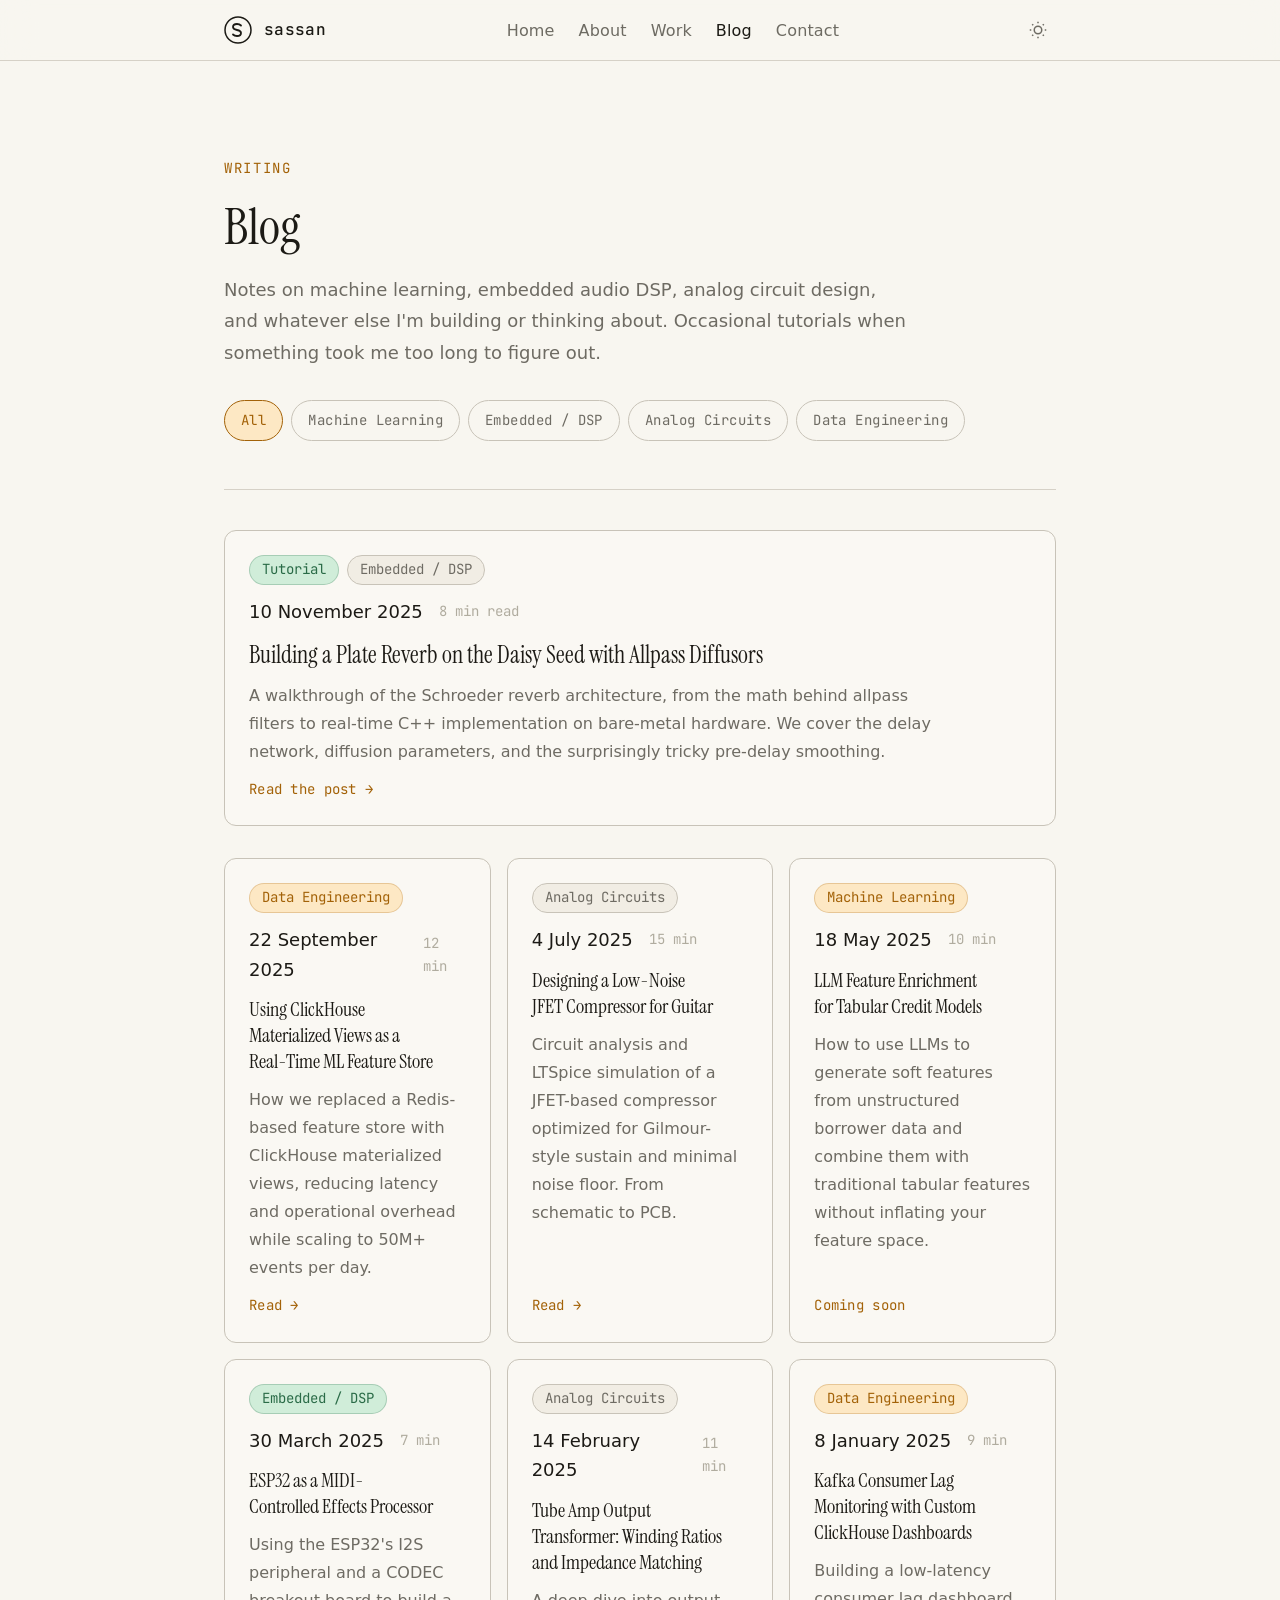
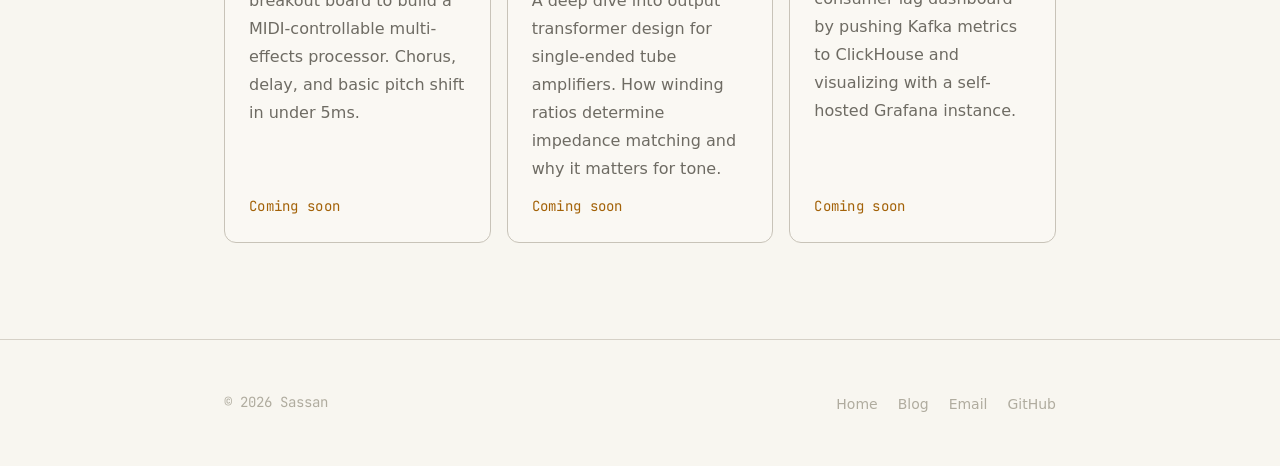
==== blog/index.html @ 15b0aefb "Initial personal website — home, blog index, sample post" ====
<!DOCTYPE html>
<html lang="en" data-theme="dark">
<head>
  <meta charset="UTF-8" />
  <meta name="viewport" content="width=device-width, initial-scale=1.0" />
  <title>Blog — Sassan</title>
  <meta name="description" content="Writing on machine learning, embedded DSP, analog circuit design, and signal processing." />

  <link rel="preconnect" href="https://fonts.googleapis.com" />
  <link rel="preconnect" href="https://fonts.gstatic.com" crossorigin />
  <link href="https://fonts.googleapis.com/css2?family=Instrument+Serif:ital@0;1&family=JetBrains+Mono:wght@300;400;500&display=swap" rel="stylesheet" />
  <link href="https://api.fontshare.com/v2/css?f[]=geist@300,400,500,600&display=swap" rel="stylesheet" />

  <link rel="icon" href="data:image/svg+xml,<svg xmlns='http://www.w3.org/2000/svg' viewBox='0 0 32 32'><rect width='32' height='32' rx='6' fill='%23d4870a'/><text x='6' y='23' font-family='monospace' font-size='18' font-weight='bold' fill='%230e0d0b'>S</text></svg>" />

  <link rel="stylesheet" href="../css/tokens.css" />
  <link rel="stylesheet" href="../css/base.css" />
  <link rel="stylesheet" href="blog.css" />

  <script>
    (function(){
      var prefersDark = window.matchMedia('(prefers-color-scheme: dark)').matches;
      document.documentElement.setAttribute('data-theme', prefersDark ? 'dark' : 'light');
    })();
  </script>
</head>
<body>

  <header class="site-header" id="site-header">
    <div class="container">
      <nav class="nav-inner" aria-label="Main navigation">
        <a href="../" class="nav-logo">
          <svg width="28" height="28" viewBox="0 0 28 28" fill="none" aria-hidden="true">
            <circle cx="14" cy="14" r="13" stroke="currentColor" stroke-width="1.5"/>
            <path d="M9 18.5 C9 18.5 10.5 20 13 20 C15.5 20 17 18.5 17 17 C17 15.5 15.5 14.5 13 14 C10.5 13.5 9 12.5 9 11 C9 9.5 10.5 8 13 8 C15.5 8 17 9.5 17 9.5" stroke="currentColor" stroke-width="1.8" stroke-linecap="round"/>
          </svg>
          <span>sassan</span>
        </a>
        <ul class="nav-links" id="nav-links" role="list">
          <li><a href="../">Home</a></li>
          <li><a href="../#about">About</a></li>
          <li><a href="../#work">Work</a></li>
          <li><a href="./" aria-current="page">Blog</a></li>
          <li><a href="../#contact">Contact</a></li>
        </ul>
        <div class="nav-actions">
          <button class="theme-toggle" data-theme-toggle aria-label="Switch to light mode">
            <svg width="18" height="18" viewBox="0 0 24 24" fill="none" stroke="currentColor" stroke-width="2">
              <path d="M21 12.79A9 9 0 1 1 11.21 3 7 7 0 0 0 21 12.79z"/>
            </svg>
          </button>
          <button class="nav-mobile-toggle" id="nav-mobile-toggle" aria-label="Open menu" aria-expanded="false" aria-controls="nav-links">
            <svg width="20" height="20" viewBox="0 0 24 24" fill="none" stroke="currentColor" stroke-width="2">
              <line x1="3" y1="6" x2="21" y2="6"/><line x1="3" y1="12" x2="21" y2="12"/><line x1="3" y1="18" x2="21" y2="18"/>
            </svg>
          </button>
        </div>
      </nav>
    </div>
  </header>

  <main>
    <div class="container">

      <!-- Blog Header -->
      <div class="blog-header">
        <p class="section-label">Writing</p>
        <h1 class="blog-main-title">Blog</h1>
        <p class="blog-main-sub">
          Notes on machine learning, embedded audio DSP, analog circuit design, and whatever else
          I'm building or thinking about. Occasional tutorials when something took me too long to figure out.
        </p>

        <!-- Category filter -->
        <div class="blog-filters" role="group" aria-label="Filter posts by category">
          <button class="filter-btn filter-btn--active" data-filter="all">All</button>
          <button class="filter-btn" data-filter="ml">Machine Learning</button>
          <button class="filter-btn" data-filter="dsp">Embedded / DSP</button>
          <button class="filter-btn" data-filter="analog">Analog Circuits</button>
          <button class="filter-btn" data-filter="data">Data Engineering</button>
        </div>
      </div>

      <!-- Featured Post -->
      <article class="post-card post-card--featured" data-category="dsp">
        <div class="post-card-label">
          <span class="tag tag--green">Tutorial</span>
          <span class="tag">Embedded / DSP</span>
        </div>
        <div class="post-card-content">
          <div class="post-card-meta">
            <time class="blog-date" datetime="2025-11-10">10 November 2025</time>
            <span class="post-read-time">8 min read</span>
          </div>
          <h2 class="post-card-title">
            <a href="../posts/allpass-reverb-daisy.html">
              Building a Plate Reverb on the Daisy Seed with Allpass Diffusors
            </a>
          </h2>
          <p class="post-card-excerpt">
            A walkthrough of the Schroeder reverb architecture, from the math behind allpass filters
            to real-time C++ implementation on bare-metal hardware. We cover the delay network,
            diffusion parameters, and the surprisingly tricky pre-delay smoothing.
          </p>
          <a href="../posts/allpass-reverb-daisy.html" class="post-read-link">Read the post →</a>
        </div>
      </article>

      <!-- Posts Grid -->
      <div class="posts-grid" id="posts-grid">

        <article class="post-card" data-category="data">
          <div class="post-card-label">
            <span class="tag tag--amber">Data Engineering</span>
          </div>
          <div class="post-card-meta">
            <time class="blog-date" datetime="2025-09-22">22 September 2025</time>
            <span class="post-read-time">12 min</span>
          </div>
          <h2 class="post-card-title post-card-title--sm">
            <a href="../posts/clickhouse-ml-features.html">
              Using ClickHouse Materialized Views as a Real-Time ML Feature Store
            </a>
          </h2>
          <p class="post-card-excerpt">
            How we replaced a Redis-based feature store with ClickHouse materialized views,
            reducing latency and operational overhead while scaling to 50M+ events per day.
          </p>
          <a href="../posts/clickhouse-ml-features.html" class="post-read-link">Read →</a>
        </article>

        <article class="post-card" data-category="analog">
          <div class="post-card-label">
            <span class="tag">Analog Circuits</span>
          </div>
          <div class="post-card-meta">
            <time class="blog-date" datetime="2025-07-04">4 July 2025</time>
            <span class="post-read-time">15 min</span>
          </div>
          <h2 class="post-card-title post-card-title--sm">
            <a href="../posts/jfet-compressor.html">
              Designing a Low-Noise JFET Compressor for Guitar
            </a>
          </h2>
          <p class="post-card-excerpt">
            Circuit analysis and LTSpice simulation of a JFET-based compressor optimized for
            Gilmour-style sustain and minimal noise floor. From schematic to PCB.
          </p>
          <a href="../posts/jfet-compressor.html" class="post-read-link">Read →</a>
        </article>

        <article class="post-card" data-category="ml">
          <div class="post-card-label">
            <span class="tag tag--amber">Machine Learning</span>
          </div>
          <div class="post-card-meta">
            <time class="blog-date" datetime="2025-05-18">18 May 2025</time>
            <span class="post-read-time">10 min</span>
          </div>
          <h2 class="post-card-title post-card-title--sm">
            <a href="#">
              LLM Feature Enrichment for Tabular Credit Models
            </a>
          </h2>
          <p class="post-card-excerpt">
            How to use LLMs to generate soft features from unstructured borrower data and combine
            them with traditional tabular features without inflating your feature space.
          </p>
          <a href="#" class="post-read-link">Coming soon</a>
        </article>

        <article class="post-card" data-category="dsp">
          <div class="post-card-label">
            <span class="tag tag--green">Embedded / DSP</span>
          </div>
          <div class="post-card-meta">
            <time class="blog-date" datetime="2025-03-30">30 March 2025</time>
            <span class="post-read-time">7 min</span>
          </div>
          <h2 class="post-card-title post-card-title--sm">
            <a href="#">
              ESP32 as a MIDI-Controlled Effects Processor
            </a>
          </h2>
          <p class="post-card-excerpt">
            Using the ESP32's I2S peripheral and a CODEC breakout board to build a MIDI-controllable
            multi-effects processor. Chorus, delay, and basic pitch shift in under 5ms.
          </p>
          <a href="#" class="post-read-link">Coming soon</a>
        </article>

        <article class="post-card" data-category="analog">
          <div class="post-card-label">
            <span class="tag">Analog Circuits</span>
          </div>
          <div class="post-card-meta">
            <time class="blog-date" datetime="2025-02-14">14 February 2025</time>
            <span class="post-read-time">11 min</span>
          </div>
          <h2 class="post-card-title post-card-title--sm">
            <a href="#">
              Tube Amp Output Transformer: Winding Ratios and Impedance Matching
            </a>
          </h2>
          <p class="post-card-excerpt">
            A deep dive into output transformer design for single-ended tube amplifiers.
            How winding ratios determine impedance matching and why it matters for tone.
          </p>
          <a href="#" class="post-read-link">Coming soon</a>
        </article>

        <article class="post-card" data-category="data">
          <div class="post-card-label">
            <span class="tag tag--amber">Data Engineering</span>
          </div>
          <div class="post-card-meta">
            <time class="blog-date" datetime="2025-01-08">8 January 2025</time>
            <span class="post-read-time">9 min</span>
          </div>
          <h2 class="post-card-title post-card-title--sm">
            <a href="#">
              Kafka Consumer Lag Monitoring with Custom ClickHouse Dashboards
            </a>
          </h2>
          <p class="post-card-excerpt">
            Building a low-latency consumer lag dashboard by pushing Kafka metrics to ClickHouse
            and visualizing with a self-hosted Grafana instance.
          </p>
          <a href="#" class="post-read-link">Coming soon</a>
        </article>

      </div><!-- /posts-grid -->

      <!-- No results -->
      <div class="blog-empty" id="blog-empty" hidden aria-live="polite">
        <p>No posts in this category yet. Check back soon.</p>
      </div>

    </div><!-- /container -->
  </main>

  <footer class="site-footer">
    <div class="container">
      <div class="footer-inner">
        <p class="footer-copy">© 2026 Sassan</p>
        <ul class="footer-links" role="list">
          <li><a href="../">Home</a></li>
          <li><a href="./">Blog</a></li>
          <li><a href="mailto:the.sassan@gmail.com">Email</a></li>
          <li><a href="https://github.com/yourusername" target="_blank" rel="noopener">GitHub</a></li>
        </ul>
      </div>
    </div>
  </footer>

  <script src="../js/main.js"></script>
  <script src="blog.js"></script>
</body>
</html>
---- css/tokens.css ----
/* ============================================================
   DESIGN TOKENS — Amber/Tube amp palette + dark-first
   ============================================================ */

:root,
[data-theme='dark'] {
  /* Surfaces — deep charcoal, warm undertone */
  --color-bg: #0e0d0b;
  --color-surface: #141310;
  --color-surface-2: #1a1916;
  --color-surface-offset: #1f1e1b;
  --color-surface-offset-2: #252420;
  --color-surface-dynamic: #2e2c28;
  --color-divider: #2a2825;
  --color-border: #3a3834;

  /* Text */
  --color-text: #e8e4dc;
  --color-text-muted: #8a8680;
  --color-text-faint: #504e49;
  --color-text-inverse: #0e0d0b;

  /* Primary Accent — amber/golden tube glow */
  --color-primary: #d4870a;
  --color-primary-hover: #e89c1a;
  --color-primary-active: #f5b030;
  --color-primary-highlight: #2d2318;

  /* Secondary — oscilloscope green */
  --color-secondary: #3d8b60;
  --color-secondary-hover: #4fa876;
  --color-secondary-highlight: #1a2d22;

  /* Error / Warning */
  --color-error: #c9423a;
  --color-error-highlight: #2d1a18;
  --color-success: #4fa876;
  --color-success-highlight: #1a2d22;

  /* Shadows */
  --shadow-sm: 0 1px 3px oklch(0 0 0 / 0.4);
  --shadow-md: 0 4px 16px oklch(0 0 0 / 0.5);
  --shadow-lg: 0 12px 40px oklch(0 0 0 / 0.6);
  --shadow-glow: 0 0 20px oklch(from #d4870a l c h / 0.2);

  /* Radius */
  --radius-sm: 0.25rem;
  --radius-md: 0.5rem;
  --radius-lg: 0.75rem;
  --radius-xl: 1rem;
  --radius-full: 9999px;

  /* Transitions */
  --transition-interactive: 180ms cubic-bezier(0.16, 1, 0.3, 1);
  --transition-slow: 400ms cubic-bezier(0.16, 1, 0.3, 1);
}

[data-theme='light'] {
  --color-bg: #f8f6f0;
  --color-surface: #faf8f3;
  --color-surface-2: #fdfcf9;
  --color-surface-offset: #f1ede4;
  --color-surface-offset-2: #e9e4da;
  --color-surface-dynamic: #ddd9cf;
  --color-divider: #d6d1c7;
  --color-border: #c8c3b8;

  --color-text: #1c1a15;
  --color-text-muted: #6e6b63;
  --color-text-faint: #b0ac9f;
  --color-text-inverse: #f8f6f0;

  --color-primary: #a36208;
  --color-primary-hover: #bf750d;
  --color-primary-active: #d4870a;
  --color-primary-highlight: #fde8c4;

  --color-secondary: #2a6b47;
  --color-secondary-hover: #3d8b60;
  --color-secondary-highlight: #d0edd9;

  --color-error: #b73830;
  --color-error-highlight: #fde8e7;
  --color-success: #2a6b47;
  --color-success-highlight: #d0edd9;

  --shadow-sm: 0 1px 2px oklch(0.2 0.02 80 / 0.08);
  --shadow-md: 0 4px 12px oklch(0.2 0.02 80 / 0.10);
  --shadow-lg: 0 12px 32px oklch(0.2 0.02 80 / 0.14);
  --shadow-glow: none;
}

@media (prefers-color-scheme: light) {
  :root:not([data-theme]) {
    --color-bg: #f8f6f0;
    --color-surface: #faf8f3;
    --color-surface-2: #fdfcf9;
    --color-surface-offset: #f1ede4;
    --color-surface-offset-2: #e9e4da;
    --color-surface-dynamic: #ddd9cf;
    --color-divider: #d6d1c7;
    --color-border: #c8c3b8;
    --color-text: #1c1a15;
    --color-text-muted: #6e6b63;
    --color-text-faint: #b0ac9f;
    --color-text-inverse: #f8f6f0;
    --color-primary: #a36208;
    --color-primary-hover: #bf750d;
    --color-primary-active: #d4870a;
    --color-primary-highlight: #fde8c4;
    --color-secondary: #2a6b47;
    --color-secondary-hover: #3d8b60;
    --color-secondary-highlight: #d0edd9;
    --color-error: #b73830;
    --color-error-highlight: #fde8e7;
    --color-success: #2a6b47;
    --color-success-highlight: #d0edd9;
    --shadow-sm: 0 1px 2px oklch(0.2 0.02 80 / 0.08);
    --shadow-md: 0 4px 12px oklch(0.2 0.02 80 / 0.10);
    --shadow-lg: 0 12px 32px oklch(0.2 0.02 80 / 0.14);
    --shadow-glow: none;
  }
}

/* Type Scale */
:root {
  --text-xs:   clamp(0.75rem,  0.7rem  + 0.25vw, 0.875rem);
  --text-sm:   clamp(0.875rem, 0.8rem  + 0.35vw, 1rem);
  --text-base: clamp(1rem,     0.95rem + 0.25vw, 1.125rem);
  --text-lg:   clamp(1.125rem, 1rem    + 0.75vw, 1.5rem);
  --text-xl:   clamp(1.5rem,   1.2rem  + 1.25vw, 2.25rem);
  --text-2xl:  clamp(2rem,     1.2rem  + 2.5vw,  3.5rem);
  --text-3xl:  clamp(2.5rem,   1rem    + 4vw,    5rem);
  --text-hero: clamp(3rem,     0.5rem  + 7vw,    8rem);

  /* Spacing */
  --space-1:  0.25rem;
  --space-2:  0.5rem;
  --space-3:  0.75rem;
  --space-4:  1rem;
  --space-5:  1.25rem;
  --space-6:  1.5rem;
  --space-8:  2rem;
  --space-10: 2.5rem;
  --space-12: 3rem;
  --space-16: 4rem;
  --space-20: 5rem;
  --space-24: 6rem;
  --space-32: 8rem;

  /* Fonts */
  --font-mono:    'JetBrains Mono', 'Fira Code', monospace;
  --font-display: 'Instrument Serif', Georgia, serif;
  --font-body:    'Geist', 'Inter', system-ui, sans-serif;

  /* Content widths */
  --content-narrow:  640px;
  --content-default: 960px;
  --content-wide:    1200px;
}
---- css/base.css ----
/* ============================================================
   BASE RESET & GLOBALS
   ============================================================ */

*, *::before, *::after {
  box-sizing: border-box;
  margin: 0;
  padding: 0;
}

html {
  -webkit-text-size-adjust: none;
  text-size-adjust: none;
  -webkit-font-smoothing: antialiased;
  -moz-osx-font-smoothing: grayscale;
  text-rendering: optimizeLegibility;
  scroll-behavior: smooth;
  scroll-padding-top: var(--space-20);
}

body {
  min-height: 100dvh;
  line-height: 1.65;
  font-family: var(--font-body);
  font-size: var(--text-base);
  color: var(--color-text);
  background-color: var(--color-bg);
  transition: background-color var(--transition-slow), color var(--transition-slow);
}

img, picture, video, canvas, svg {
  display: block;
  max-width: 100%;
  height: auto;
}

ul[role='list'], ol[role='list'] { list-style: none; }

input, button, textarea, select { font: inherit; color: inherit; }

h1, h2, h3, h4, h5, h6 {
  text-wrap: balance;
  line-height: 1.2;
  font-family: var(--font-display);
  font-weight: 400;
}

p, li, figcaption {
  text-wrap: pretty;
  max-width: 68ch;
}

::selection {
  background: oklch(from var(--color-primary) l c h / 0.25);
  color: var(--color-text);
}

:focus-visible {
  outline: 2px solid var(--color-primary);
  outline-offset: 3px;
  border-radius: var(--radius-sm);
}

@media (prefers-reduced-motion: reduce) {
  *, *::before, *::after {
    animation-duration: 0.01ms !important;
    animation-iteration-count: 1 !important;
    transition-duration: 0.01ms !important;
    scroll-behavior: auto !important;
  }
}

button { cursor: pointer; background: none; border: none; }

a {
  color: var(--color-primary);
  text-decoration: none;
  transition: color var(--transition-interactive);
}
a:hover { color: var(--color-primary-hover); }

code, kbd, pre {
  font-family: var(--font-mono);
  font-size: 0.9em;
}

pre {
  background: var(--color-surface-offset);
  border: 1px solid var(--color-border);
  border-radius: var(--radius-md);
  padding: var(--space-5) var(--space-6);
  overflow-x: auto;
  line-height: 1.7;
}

code:not(pre code) {
  background: var(--color-surface-offset);
  border: 1px solid var(--color-border);
  border-radius: var(--radius-sm);
  padding: 0.1em 0.4em;
}

.sr-only {
  position: absolute;
  width: 1px;
  height: 1px;
  padding: 0;
  margin: -1px;
  overflow: hidden;
  clip: rect(0,0,0,0);
  white-space: nowrap;
  border-width: 0;
}

/* ============================================================
   LAYOUT UTILITIES
   ============================================================ */

.container {
  width: 100%;
  max-width: var(--content-default);
  margin-inline: auto;
  padding-inline: clamp(var(--space-5), 5vw, var(--space-16));
}

.container--narrow {
  max-width: var(--content-narrow);
}

.container--wide {
  max-width: var(--content-wide);
}

/* ============================================================
   HEADER / NAV
   ============================================================ */

.site-header {
  position: sticky;
  top: 0;
  z-index: 100;
  background: oklch(from var(--color-bg) l c h / 0.88);
  backdrop-filter: blur(16px);
  -webkit-backdrop-filter: blur(16px);
  border-bottom: 1px solid var(--color-divider);
  transition: box-shadow var(--transition-interactive), background var(--transition-slow);
}

.site-header--scrolled {
  box-shadow: var(--shadow-md);
}

.nav-inner {
  display: flex;
  align-items: center;
  justify-content: space-between;
  height: 3.75rem;
  gap: var(--space-8);
}

.nav-logo {
  display: flex;
  align-items: center;
  gap: var(--space-3);
  color: var(--color-text);
  font-family: var(--font-mono);
  font-size: var(--text-sm);
  font-weight: 500;
  letter-spacing: 0.02em;
  text-decoration: none;
  flex-shrink: 0;
}

.nav-logo:hover { color: var(--color-primary); }

.nav-links {
  display: flex;
  align-items: center;
  gap: var(--space-6);
  list-style: none;
}

.nav-links a {
  font-size: var(--text-sm);
  color: var(--color-text-muted);
  text-decoration: none;
  font-family: var(--font-body);
  letter-spacing: 0.01em;
  transition: color var(--transition-interactive);
}

.nav-links a:hover,
.nav-links a[aria-current="page"] {
  color: var(--color-text);
}

.nav-actions {
  display: flex;
  align-items: center;
  gap: var(--space-3);
}

.theme-toggle {
  display: flex;
  align-items: center;
  justify-content: center;
  width: 2.25rem;
  height: 2.25rem;
  border-radius: var(--radius-md);
  color: var(--color-text-muted);
  transition: color var(--transition-interactive), background var(--transition-interactive);
}

.theme-toggle:hover {
  color: var(--color-text);
  background: var(--color-surface-offset);
}

/* Mobile menu toggle */
.nav-mobile-toggle {
  display: none;
  align-items: center;
  justify-content: center;
  width: 2.25rem;
  height: 2.25rem;
  color: var(--color-text-muted);
  border-radius: var(--radius-md);
  transition: color var(--transition-interactive), background var(--transition-interactive);
}

.nav-mobile-toggle:hover {
  color: var(--color-text);
  background: var(--color-surface-offset);
}

@media (max-width: 640px) {
  .nav-links { display: none; }
  .nav-mobile-toggle { display: flex; }

  .nav-links.open {
    display: flex;
    flex-direction: column;
    position: fixed;
    inset: 3.75rem 0 0 0;
    background: var(--color-bg);
    padding: var(--space-8) var(--space-6);
    gap: var(--space-5);
    z-index: 90;
    border-top: 1px solid var(--color-divider);
  }

  .nav-links.open a {
    font-size: var(--text-lg);
    color: var(--color-text);
  }
}

/* ============================================================
   FOOTER
   ============================================================ */

.site-footer {
  border-top: 1px solid var(--color-divider);
  padding-block: var(--space-12);
  margin-top: var(--space-24);
}

.footer-inner {
  display: flex;
  align-items: center;
  justify-content: space-between;
  flex-wrap: wrap;
  gap: var(--space-6);
}

.footer-copy {
  font-size: var(--text-xs);
  color: var(--color-text-faint);
  font-family: var(--font-mono);
}

.footer-links {
  display: flex;
  gap: var(--space-5);
  list-style: none;
}

.footer-links a {
  font-size: var(--text-xs);
  color: var(--color-text-faint);
  text-decoration: none;
  transition: color var(--transition-interactive);
}

.footer-links a:hover { color: var(--color-primary); }

/* ============================================================
   BUTTONS
   ============================================================ */

.btn {
  display: inline-flex;
  align-items: center;
  gap: var(--space-2);
  padding: var(--space-3) var(--space-6);
  border-radius: var(--radius-md);
  font-size: var(--text-sm);
  font-family: var(--font-body);
  font-weight: 500;
  letter-spacing: 0.01em;
  text-decoration: none;
  cursor: pointer;
  border: 1px solid transparent;
  transition: all var(--transition-interactive);
}

.btn--primary {
  background: var(--color-primary);
  color: var(--color-text-inverse);
  border-color: var(--color-primary);
}

.btn--primary:hover {
  background: var(--color-primary-hover);
  border-color: var(--color-primary-hover);
  color: var(--color-text-inverse);
  box-shadow: var(--shadow-glow);
  transform: translateY(-1px);
}

.btn--ghost {
  border-color: var(--color-border);
  color: var(--color-text-muted);
}

.btn--ghost:hover {
  border-color: var(--color-text-muted);
  color: var(--color-text);
  background: var(--color-surface-offset);
}

/* ============================================================
   TAGS / BADGES
   ============================================================ */

.tag {
  display: inline-flex;
  align-items: center;
  padding: 0.15em var(--space-3);
  border-radius: var(--radius-full);
  font-size: var(--text-xs);
  font-family: var(--font-mono);
  background: var(--color-surface-offset);
  color: var(--color-text-muted);
  border: 1px solid var(--color-border);
  line-height: 1.7;
}

.tag--amber {
  background: var(--color-primary-highlight);
  color: var(--color-primary);
  border-color: oklch(from var(--color-primary) l c h / 0.25);
}

.tag--green {
  background: var(--color-secondary-highlight);
  color: var(--color-secondary);
  border-color: oklch(from var(--color-secondary) l c h / 0.25);
}

/* ============================================================
   SECTION SPACING
   ============================================================ */

.section {
  padding-block: clamp(var(--space-12), 8vw, var(--space-32));
}

.section--sm {
  padding-block: clamp(var(--space-8), 4vw, var(--space-16));
}

.section-label {
  font-family: var(--font-mono);
  font-size: var(--text-xs);
  color: var(--color-primary);
  letter-spacing: 0.12em;
  text-transform: uppercase;
  margin-bottom: var(--space-4);
}

.section-title {
  font-family: var(--font-display);
  font-size: var(--text-2xl);
  color: var(--color-text);
  font-weight: 400;
  line-height: 1.15;
}

.section-body {
  margin-top: var(--space-4);
  font-size: var(--text-base);
  color: var(--color-text-muted);
  max-width: 56ch;
  line-height: 1.7;
}

/* ============================================================
   SCAN-LINE TEXTURE (subtle dark mode detail)
   ============================================================ */

[data-theme='dark'] body::before,
:root:not([data-theme]) body::before {
  content: '';
  position: fixed;
  inset: 0;
  pointer-events: none;
  z-index: 9999;
  background-image: repeating-linear-gradient(
    0deg,
    transparent,
    transparent 2px,
    oklch(0 0 0 / 0.025) 2px,
    oklch(0 0 0 / 0.025) 4px
  );
  opacity: 0.4;
}
---- blog/blog.css ----
/* ============================================================
   BLOG INDEX PAGE
   ============================================================ */

.blog-header {
  padding-block: clamp(var(--space-12), 8vw, var(--space-24)) var(--space-12);
  border-bottom: 1px solid var(--color-divider);
  margin-bottom: var(--space-10);
}

.blog-main-title {
  font-family: var(--font-display);
  font-size: var(--text-2xl);
  font-weight: 400;
  color: var(--color-text);
  margin-bottom: var(--space-4);
  margin-top: var(--space-4);
}

.blog-main-sub {
  font-size: var(--text-base);
  color: var(--color-text-muted);
  line-height: 1.75;
  max-width: 60ch;
  margin-bottom: var(--space-8);
}

/* Category filter buttons */
.blog-filters {
  display: flex;
  gap: var(--space-2);
  flex-wrap: wrap;
}

.filter-btn {
  padding: var(--space-2) var(--space-4);
  border: 1px solid var(--color-border);
  border-radius: var(--radius-full);
  font-size: var(--text-xs);
  font-family: var(--font-mono);
  color: var(--color-text-muted);
  background: transparent;
  cursor: pointer;
  transition: all var(--transition-interactive);
  letter-spacing: 0.03em;
}

.filter-btn:hover {
  border-color: var(--color-text-muted);
  color: var(--color-text);
  background: var(--color-surface-offset);
}

.filter-btn--active {
  border-color: var(--color-primary);
  color: var(--color-primary);
  background: var(--color-primary-highlight);
}

/* ============================================================
   FEATURED POST CARD
   ============================================================ */

.post-card--featured {
  background: var(--color-surface);
  border: 1px solid oklch(from var(--color-primary) l c h / 0.25);
  border-radius: var(--radius-lg);
  padding: var(--space-8);
  margin-bottom: var(--space-8);
  display: flex;
  flex-direction: column;
  gap: var(--space-4);
  transition: border-color var(--transition-interactive), box-shadow var(--transition-interactive);
}

.post-card--featured:hover {
  border-color: oklch(from var(--color-primary) l c h / 0.5);
  box-shadow: var(--shadow-md);
}

/* ============================================================
   POST GRID
   ============================================================ */

.posts-grid {
  display: grid;
  grid-template-columns: repeat(3, 1fr);
  gap: var(--space-4);
  margin-bottom: var(--space-16);
}

.post-card {
  background: var(--color-surface);
  border: 1px solid var(--color-border);
  border-radius: var(--radius-lg);
  padding: var(--space-6);
  display: flex;
  flex-direction: column;
  gap: var(--space-3);
  transition: border-color var(--transition-interactive), box-shadow var(--transition-interactive), transform var(--transition-interactive);
}

.post-card:hover {
  border-color: oklch(from var(--color-primary) l c h / 0.4);
  box-shadow: var(--shadow-sm);
  transform: translateY(-2px);
}

.post-card[hidden] {
  display: none;
}

.post-card-label {
  display: flex;
  gap: var(--space-2);
  flex-wrap: wrap;
}

.post-card-meta {
  display: flex;
  align-items: center;
  gap: var(--space-4);
}

.post-read-time {
  font-family: var(--font-mono);
  font-size: var(--text-xs);
  color: var(--color-text-faint);
}

.post-card-title {
  font-family: var(--font-display);
  font-size: var(--text-lg);
  font-weight: 400;
  line-height: 1.3;
}

.post-card-title a {
  color: var(--color-text);
  text-decoration: none;
  transition: color var(--transition-interactive);
}

.post-card-title a:hover {
  color: var(--color-primary);
}

.post-card-title--sm {
  font-size: clamp(1rem, 0.9rem + 0.5vw, 1.25rem);
}

.post-card-content {
  display: flex;
  flex-direction: column;
  gap: var(--space-3);
}

.post-card-excerpt {
  font-size: var(--text-sm);
  color: var(--color-text-muted);
  line-height: 1.75;
  flex: 1;
}

.post-read-link {
  font-family: var(--font-mono);
  font-size: var(--text-xs);
  color: var(--color-primary);
  text-decoration: none;
  letter-spacing: 0.02em;
  margin-top: auto;
  transition: color var(--transition-interactive);
}

.post-read-link:hover {
  color: var(--color-primary-hover);
}

/* Empty state */
.blog-empty {
  text-align: center;
  padding-block: var(--space-16);
  color: var(--color-text-muted);
  font-family: var(--font-mono);
  font-size: var(--text-sm);
}

@media (max-width: 900px) {
  .posts-grid { grid-template-columns: repeat(2, 1fr); }
}

@media (max-width: 560px) {
  .posts-grid { grid-template-columns: 1fr; }
}
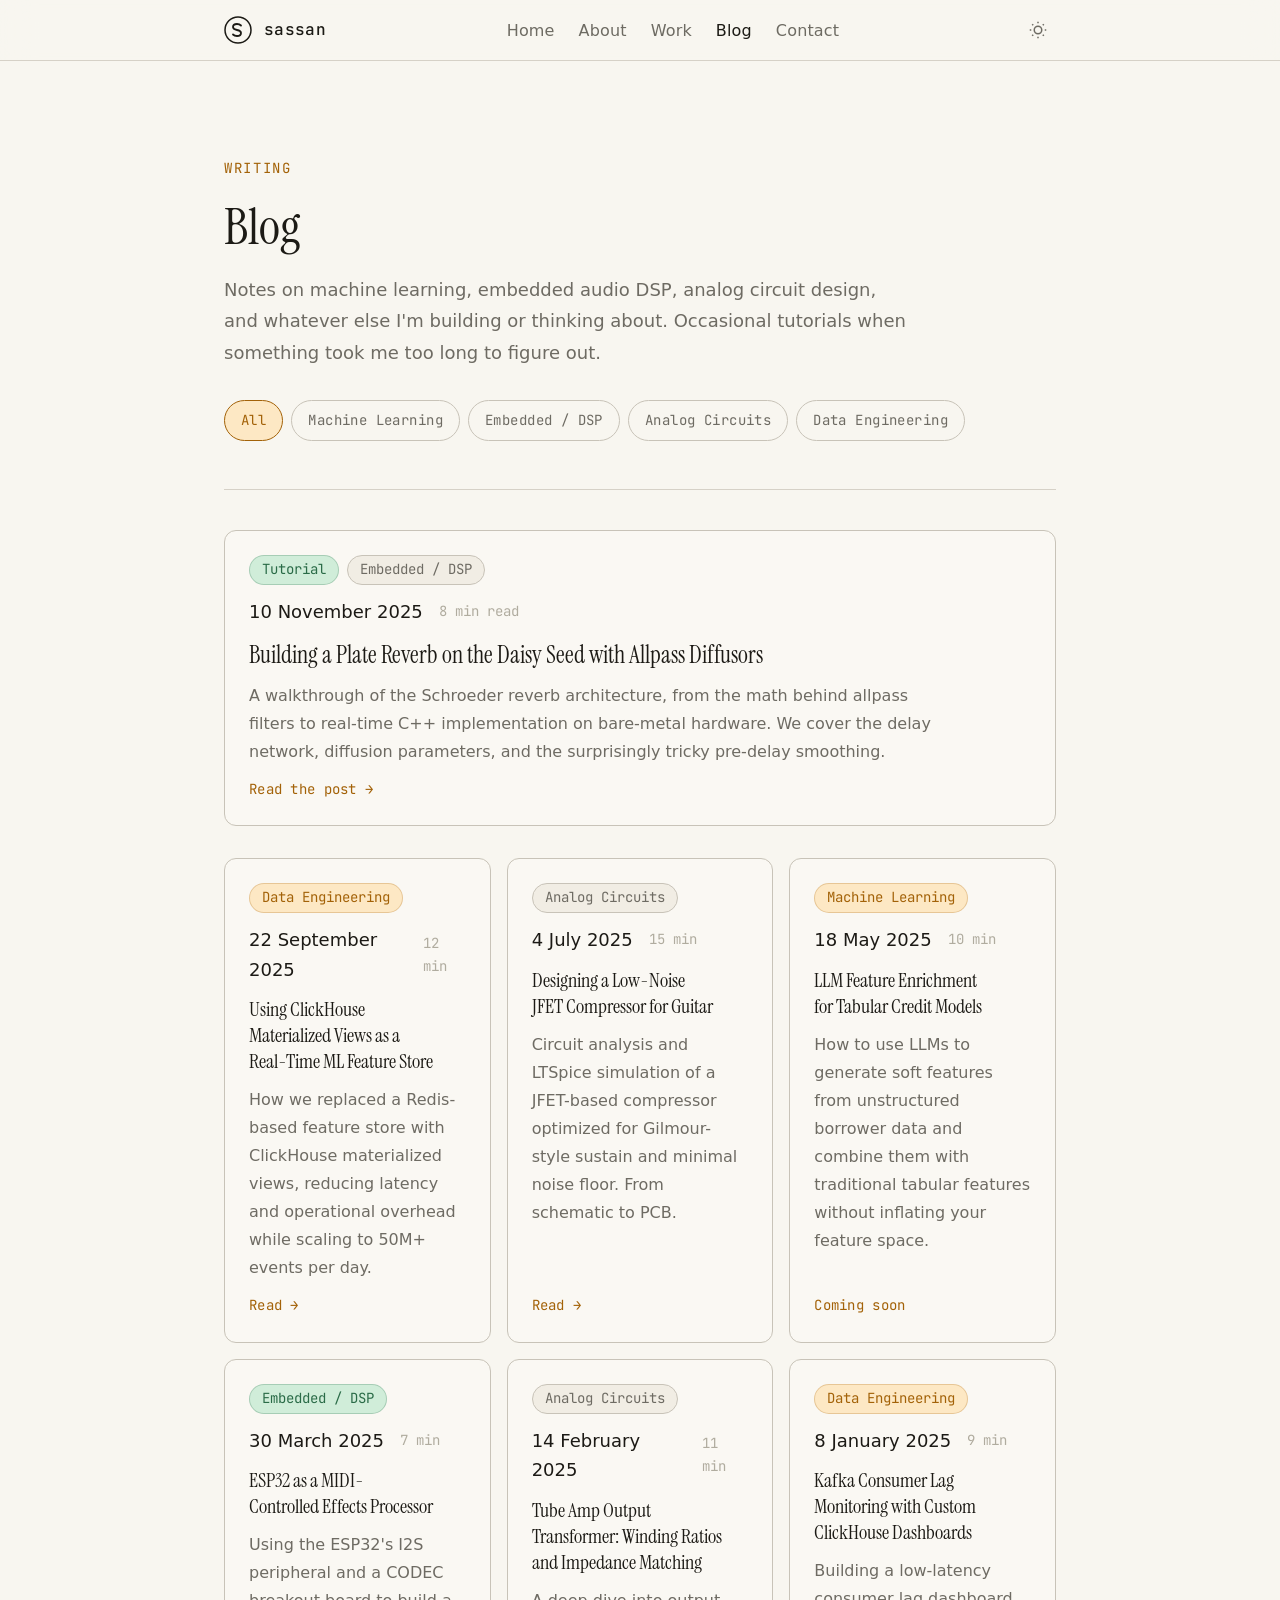
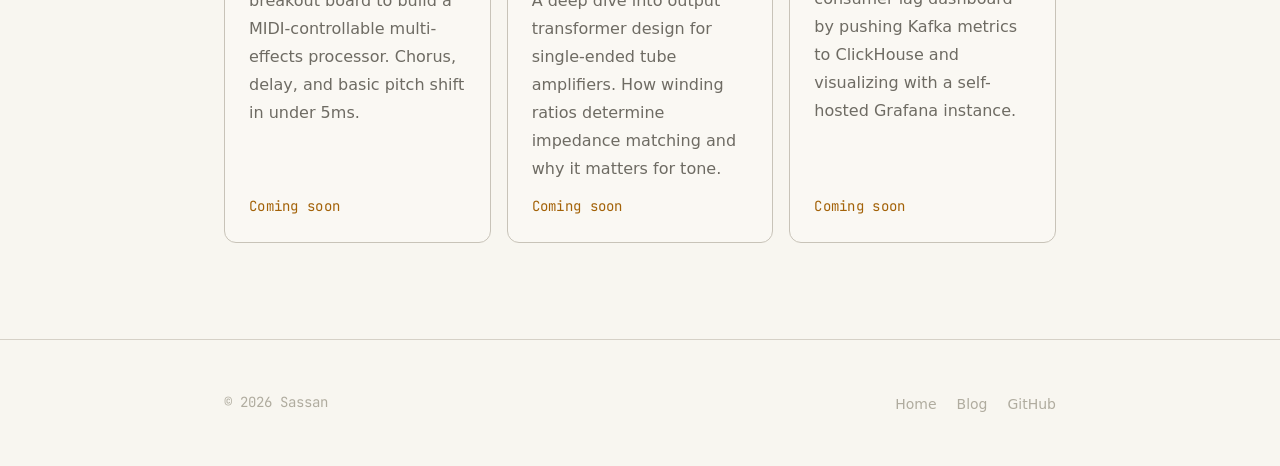
==== commit 0a54fb6f: "Remove email address from all pages" ====
--- a/blog/index.html
+++ b/blog/index.html
@@ -246,7 +246,7 @@
         <ul class="footer-links" role="list">
           <li><a href="../">Home</a></li>
           <li><a href="./">Blog</a></li>
-          <li><a href="mailto:the.sassan@gmail.com">Email</a></li>
+          
           <li><a href="https://github.com/yourusername" target="_blank" rel="noopener">GitHub</a></li>
         </ul>
       </div>
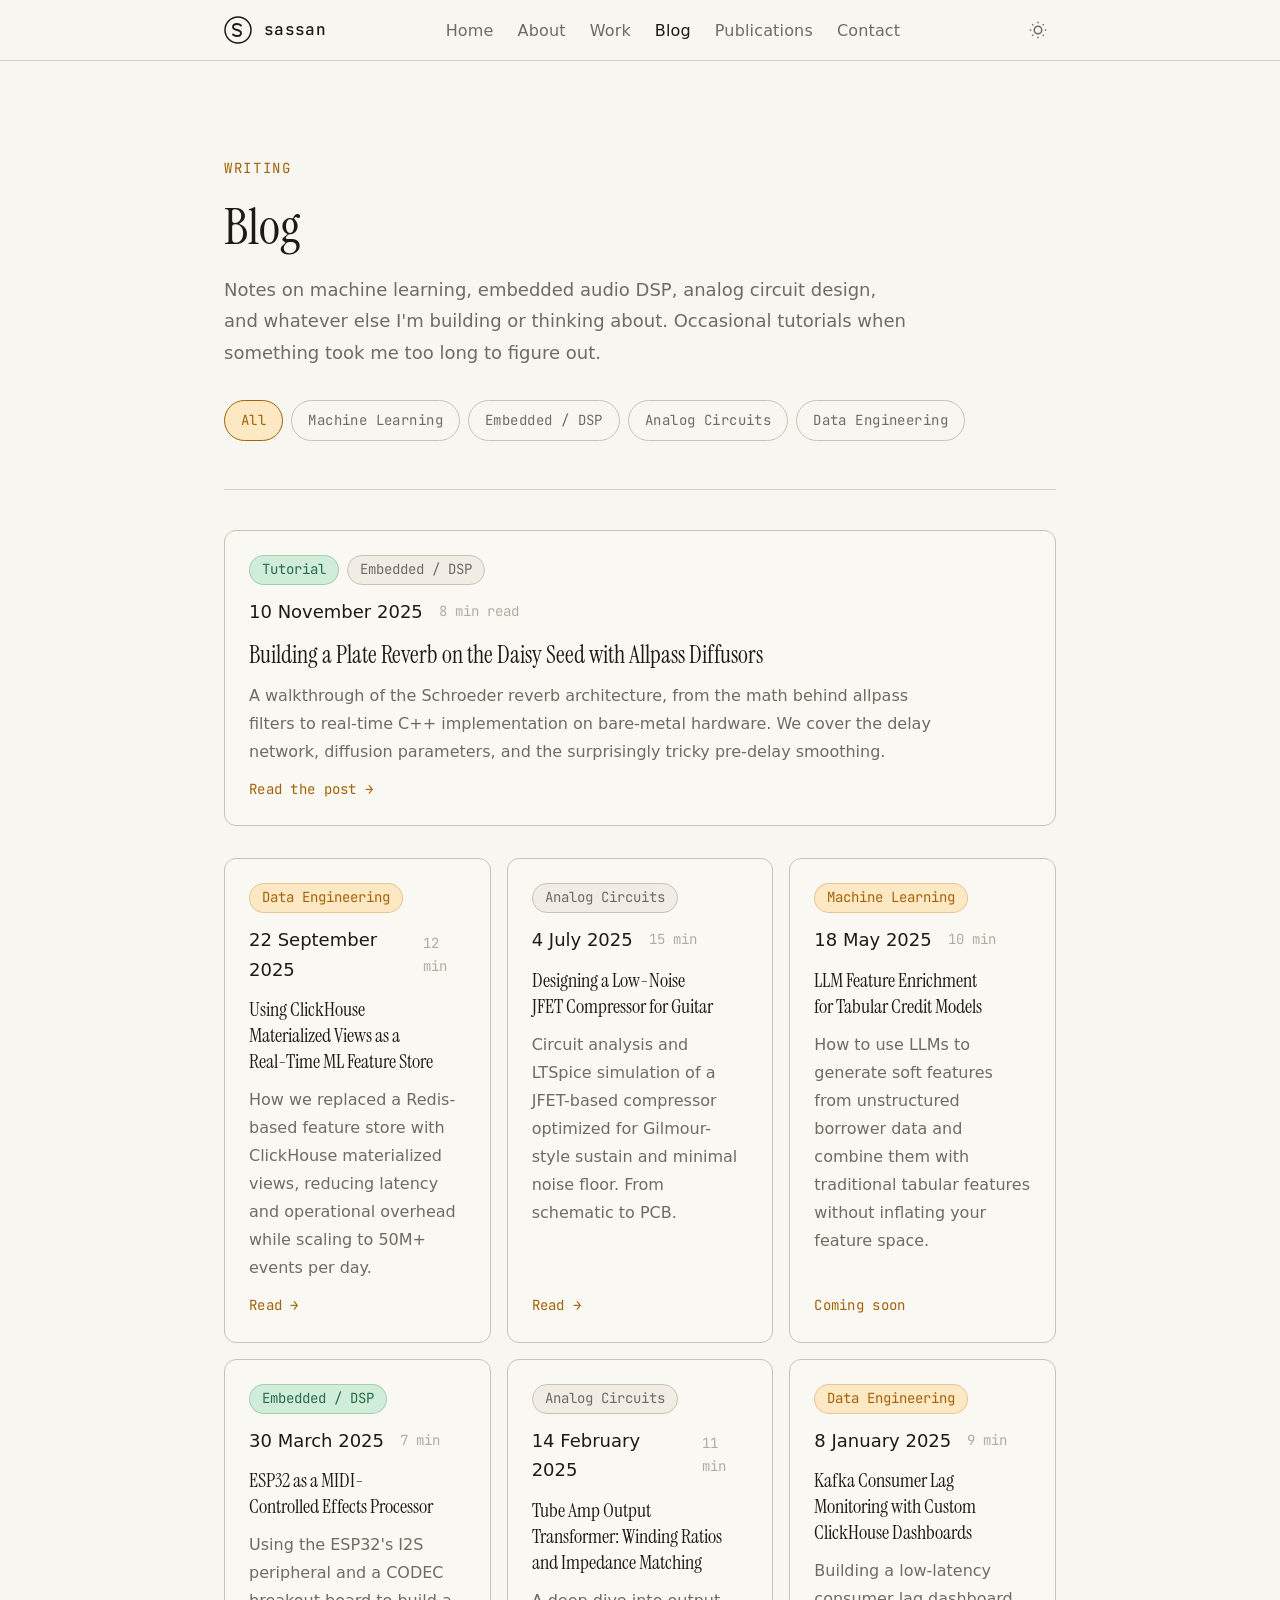
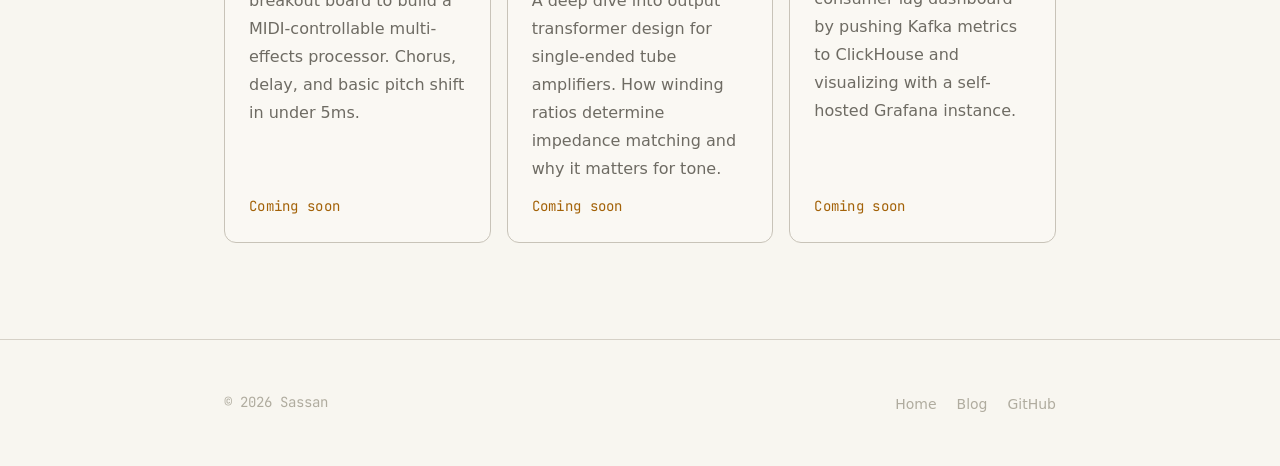
==== commit bcbfb967: "Add publications page with all 12 Google Scholar papers" ====
--- a/blog/index.html
+++ b/blog/index.html
@@ -41,6 +41,7 @@
           <li><a href="../#about">About</a></li>
           <li><a href="../#work">Work</a></li>
           <li><a href="./" aria-current="page">Blog</a></li>
+          <li><a href="../publications/">Publications</a></li>
           <li><a href="../#contact">Contact</a></li>
         </ul>
         <div class="nav-actions">
@@ -247,7 +248,7 @@
           <li><a href="../">Home</a></li>
           <li><a href="./">Blog</a></li>
           
-          <li><a href="https://github.com/yourusername" target="_blank" rel="noopener">GitHub</a></li>
+          <li><a href="https://github.com/s-maleki" target="_blank" rel="noopener">GitHub</a></li>
         </ul>
       </div>
     </div>
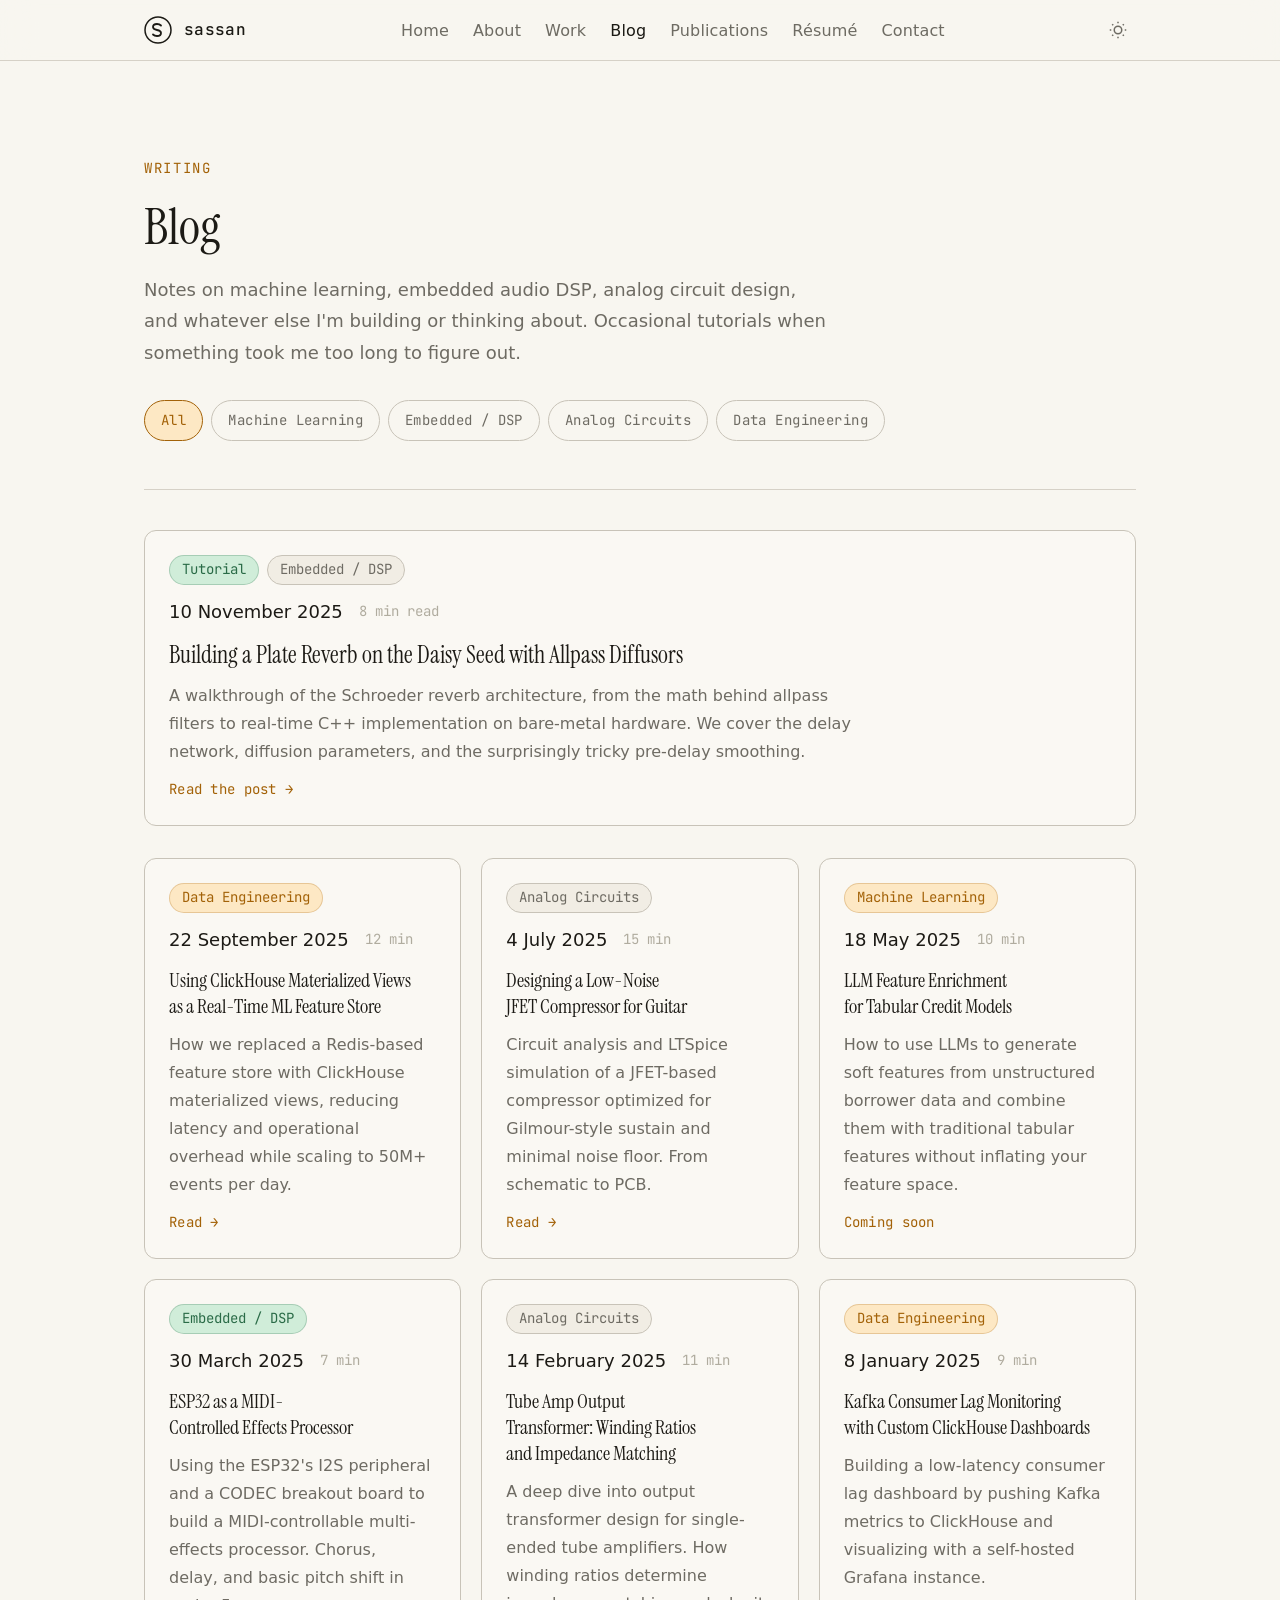
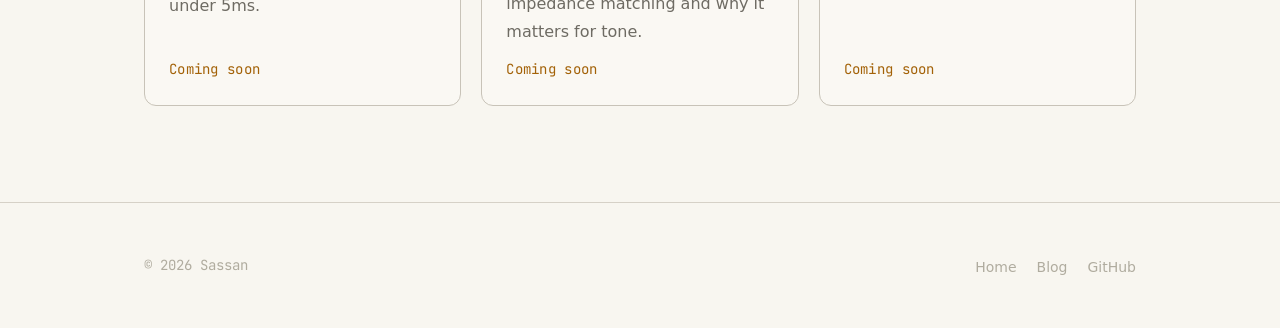
==== commit 0a001858: "Add résumé page with full CV content and PDF download link" ====
--- a/blog/index.html
+++ b/blog/index.html
@@ -42,6 +42,7 @@
           <li><a href="../#work">Work</a></li>
           <li><a href="./" aria-current="page">Blog</a></li>
           <li><a href="../publications/">Publications</a></li>
+          <li><a href="../resume/">Résumé</a></li>
           <li><a href="../#contact">Contact</a></li>
         </ul>
         <div class="nav-actions">
--- a/css/tokens.css
+++ b/css/tokens.css
@@ -154,7 +154,7 @@
   --font-body:    'Geist', 'Inter', system-ui, sans-serif;
 
   /* Content widths */
-  --content-narrow:  640px;
-  --content-default: 960px;
-  --content-wide:    1200px;
+  --content-narrow:  680px;
+  --content-default: 1120px;
+  --content-wide:    1400px;
 }
--- a/blog/blog.css
+++ b/blog/blog.css
@@ -85,7 +85,7 @@
 .posts-grid {
   display: grid;
   grid-template-columns: repeat(3, 1fr);
-  gap: var(--space-4);
+  gap: var(--space-5);
   margin-bottom: var(--space-16);
 }
 
